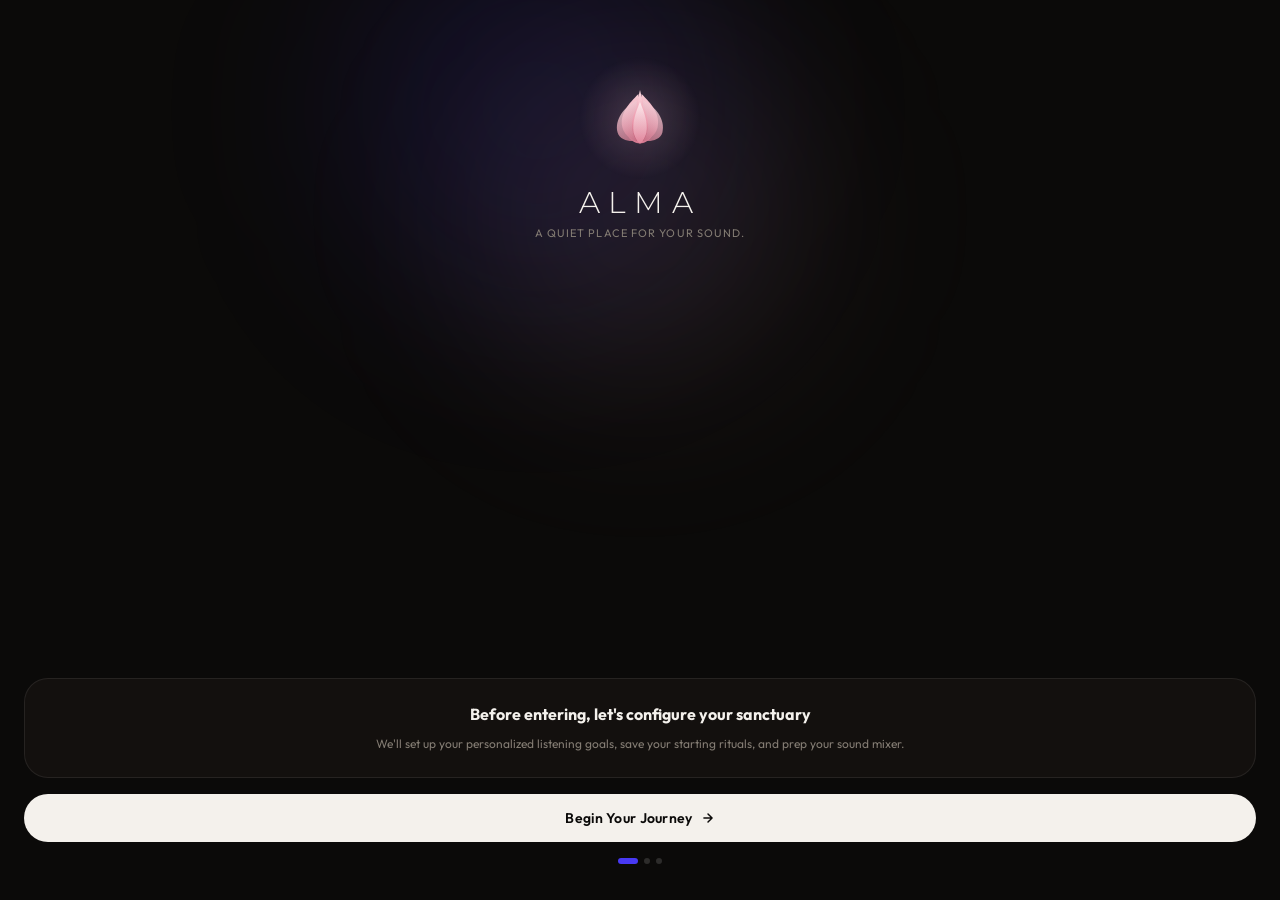
==== alma-locket/onboarding.html @ ccb3ad6e "Add onboarding/signin and profile UI updates Introduce onboarding.html and signin.html and wire a re" ====
<!DOCTYPE html>
<html lang="en">
<head>
<meta charset="UTF-8" />
<meta name="viewport" content="width=device-width, initial-scale=1.0" />
<title>ALMA — Welcome</title>
<link rel="preconnect" href="https://fonts.googleapis.com">
<link href="https://fonts.googleapis.com/css2?family=Outfit:wght@300;400;500;600;700&family=Montserrat:wght@300;400;500&display=swap" rel="stylesheet">
<style>
:root {
  --accent: #4839F4;
  --accent-press: #6350F5;
  --font: 'Outfit', -apple-system, system-ui, sans-serif;
  --font-logo: 'Montserrat', sans-serif;
  --ease: cubic-bezier(0.4, 0.0, 0.1, 1);
  --ease-spring: cubic-bezier(0.34, 1.3, 0.64, 1);
  --bg: #0B0A09;
  --text: #F4F1EC;
  --text-2: #ACA59D;
  --text-3: #837C73;
  --hairline: rgba(255,255,255,0.08);
  --hairline-strong: rgba(255,255,255,0.14);
  --surface: rgba(22, 18, 16, 0.72);
  --surface-2: rgba(255,255,255,0.045);
  --lotus: #F3BCC8;
}

* { box-sizing: border-box; margin: 0; padding: 0; }

html, body {
  height: 100%;
  width: 100%;
}

body {
  font-family: var(--font);
  background: #0B0A09;
  color: var(--text);
  display: flex;
  flex-direction: column;
  min-height: 100svh;
  -webkit-font-smoothing: antialiased;
  overflow: hidden;
  position: relative;
}

/* ── Ambient glows ── */
.aura {
  position: fixed;
  inset: 0;
  pointer-events: none;
  z-index: 0;
  overflow: hidden;
}
.aura-blob {
  position: absolute;
  border-radius: 50%;
  filter: blur(90px);
  will-change: transform, opacity;
  transition: background 800ms var(--ease), opacity 800ms var(--ease);
}
.aura-blob-1 {
  width: 340px; height: 340px;
  background: rgba(243, 188, 200, 0.09);
  top: 5%; left: 50%;
  transform: translateX(-50%);
  animation: glowDrift1 14s infinite ease-in-out;
}
.aura-blob-2 {
  width: 400px; height: 400px;
  background: rgba(72, 57, 244, 0.12);
  top: -10%; left: 42%;
  transform: translateX(-50%);
  animation: glowDrift2 18s infinite ease-in-out;
}
@keyframes glowDrift1 {
  0%,100% { transform: translateX(-50%) scale(1); opacity:.35; }
  40%      { transform: translateX(-50%) scale(1.1) translate(16px,-22px); opacity:.45; }
  70%      { transform: translateX(-50%) scale(.93) translate(-10px,16px); opacity:.25; }
}
@keyframes glowDrift2 {
  0%,100% { transform: translateX(-50%) scale(1.05); opacity:.22; }
  50%      { transform: translateX(-50%) scale(.9) translate(-24px,10px); opacity:.32; }
}

/* ── Screen ── */
.screen {
  position: relative;
  z-index: 1;
  display: flex;
  flex-direction: column;
  flex: 1;
  padding: 60px 24px 36px;
  overflow: hidden;
}

/* ── Step views ── */
.step {
  display: none;
  flex-direction: column;
  flex: 1;
  animation: stepIn 380ms var(--ease-spring) both;
}
.step.active { display: flex; }

@keyframes stepIn {
  from { opacity: 0; transform: translateX(24px); }
  to   { opacity: 1; transform: translateX(0); }
}

/* ─── STEP 1 ─── */
.s1-brand {
  display: flex;
  flex-direction: column;
  align-items: center;
  text-align: center;
  flex: 1;
  justify-content: flex-start;
  gap: 0;
  padding-top: 8px;
}

.lotus-wrap {
  position: relative;
  width: 100px; height: 100px;
  display: flex; align-items: center; justify-content: center;
  margin-bottom: 20px;
}
.lotus-glow {
  position: absolute;
  inset: -12px;
  border-radius: 50%;
  background: radial-gradient(circle, rgba(243,188,200,0.18) 0%, transparent 70%);
  animation: lotusPulse 3.5s ease-in-out infinite;
}
@keyframes lotusPulse {
  0%,100% { opacity:.7; transform:scale(1); }
  50%      { opacity:1; transform:scale(1.12); }
}

.brand-name {
  font-family: var(--font-logo);
  font-weight: 300;
  font-size: 30px;
  letter-spacing: 0.28em;
  text-transform: uppercase;
  color: var(--text);
  line-height: 1;
  margin-bottom: 8px;
}
.brand-sub {
  font-size: 11px;
  font-weight: 400;
  color: var(--text-3);
  letter-spacing: 0.1em;
  text-transform: uppercase;
}

.s1-bottom {
  margin-top: auto;
  width: 100%;
  display: flex;
  flex-direction: column;
  gap: 0;
}

.s1-card {
  background: rgba(22, 18, 16, 0.85);
  border: 1px solid var(--hairline);
  border-radius: 24px;
  padding: 24px 20px;
  text-align: center;
  margin-bottom: 16px;
}
.s1-card h3 {
  font-size: 16px;
  font-weight: 700;
  color: var(--text);
  margin-bottom: 8px;
  line-height: 1.4;
}
.s1-card p {
  font-size: 12px;
  color: var(--text-3);
  line-height: 1.6;
}

/* ─── STEP 2 ─── */
.step-label {
  font-size: 10px;
  font-weight: 700;
  text-transform: uppercase;
  letter-spacing: 0.12em;
  color: var(--lotus);
  text-align: center;
  margin-bottom: 6px;
}
.step-title {
  font-size: 20px;
  font-weight: 700;
  color: var(--text);
  text-align: center;
  margin-bottom: 4px;
}
.step-sub {
  font-size: 12px;
  color: var(--text-3);
  text-align: center;
  margin-bottom: 20px;
  line-height: 1.5;
}

.intention-list {
  display: flex;
  flex-direction: column;
  gap: 10px;
  flex: 1;
  overflow-y: auto;
  margin-bottom: 16px;
  padding-right: 2px;
}
.intention-list::-webkit-scrollbar { display: none; }

.intention-item {
  display: flex;
  align-items: center;
  justify-content: space-between;
  padding: 14px 16px;
  border-radius: 18px;
  border: 1px solid var(--hairline);
  background: rgba(255,255,255,0.025);
  cursor: pointer;
  transition: border-color 200ms var(--ease), background 200ms var(--ease);
  -webkit-tap-highlight-color: transparent;
}
.intention-item.selected {
  border-color: var(--accent);
  background: rgba(72, 57, 244, 0.06);
}
.intention-item-left {
  display: flex;
  align-items: center;
  gap: 12px;
}
.intention-icon {
  width: 36px; height: 36px;
  border-radius: 12px;
  display: flex; align-items: center; justify-content: center;
  flex-shrink: 0;
  font-size: 16px;
}
.intention-icon.purple { background: rgba(72,57,244,0.12); }
.intention-icon.pink   { background: rgba(243,188,200,0.12); }
.intention-icon.green  { background: rgba(52,211,153,0.12); }
.intention-icon.violet { background: rgba(167,139,250,0.12); }

.intention-text h4 {
  font-size: 13px;
  font-weight: 600;
  color: var(--text);
  margin-bottom: 2px;
}
.intention-text p {
  font-size: 11px;
  color: var(--text-3);
}

.check-circle {
  width: 20px; height: 20px;
  border-radius: 50%;
  border: 1.5px solid var(--hairline-strong);
  display: flex; align-items: center; justify-content: center;
  flex-shrink: 0;
  transition: background 200ms var(--ease), border-color 200ms var(--ease);
}
.check-circle.checked {
  background: var(--accent);
  border-color: var(--accent);
}
.check-circle svg { display: none; }
.check-circle.checked svg { display: block; }

/* ─── STEP 3 ─── */
.goal-list {
  display: flex;
  flex-direction: column;
  gap: 10px;
  margin-bottom: 16px;
}
.goal-item {
  display: flex;
  align-items: center;
  justify-content: space-between;
  padding: 16px 18px;
  border-radius: 18px;
  border: 1px solid var(--hairline);
  background: rgba(255,255,255,0.025);
  cursor: pointer;
  transition: border-color 200ms var(--ease), background 200ms var(--ease);
  -webkit-tap-highlight-color: transparent;
}
.goal-item.selected {
  border-color: var(--accent);
  background: rgba(72, 57, 244, 0.06);
}
.goal-item h4 {
  font-size: 13px;
  font-weight: 600;
  color: var(--text);
  margin-bottom: 2px;
}
.goal-item p {
  font-size: 11px;
  color: var(--text-3);
}
.goal-badge {
  font-size: 11px;
  font-weight: 600;
  color: var(--text-3);
  transition: color 200ms;
}
.goal-item.selected .goal-badge { color: var(--accent); }

.weekly-card {
  background: rgba(255,255,255,0.03);
  border: 1px solid var(--hairline);
  border-radius: 16px;
  padding: 14px 16px;
  margin-bottom: 0;
}
.weekly-card-top {
  display: flex;
  justify-content: space-between;
  align-items: center;
  margin-bottom: 10px;
}
.weekly-label {
  font-size: 10px;
  font-weight: 700;
  text-transform: uppercase;
  letter-spacing: 0.08em;
  color: var(--text-3);
}
.weekly-value {
  font-size: 12px;
  font-weight: 700;
  color: var(--lotus);
  transition: all 300ms;
}
.progress-track {
  width: 100%;
  height: 5px;
  background: rgba(255,255,255,0.06);
  border-radius: 100px;
  overflow: hidden;
}
.progress-fill {
  height: 100%;
  background: var(--accent);
  border-radius: 100px;
  transition: width 500ms var(--ease-spring);
  width: 60%;
}

/* ── Shared CTA button ── */
.btn-primary {
  width: 100%;
  padding: 15px 20px;
  border-radius: 100px;
  border: none;
  cursor: pointer;
  font-family: var(--font);
  font-size: 14px;
  font-weight: 600;
  letter-spacing: 0.02em;
  display: flex;
  align-items: center;
  justify-content: center;
  gap: 8px;
  transition: background 180ms var(--ease), transform 120ms var(--ease);
  -webkit-tap-highlight-color: transparent;
  flex-shrink: 0;
}
.btn-primary:active { transform: scale(0.97); }
.btn-primary.dark {
  background: var(--text);
  color: #0B0A09;
}
.btn-primary.dark:hover { background: #fff; }
.btn-primary.accent {
  background: var(--accent);
  color: #fff;
  box-shadow: 0 0 24px rgba(72,57,244,0.35);
}
.btn-primary.accent:hover {
  background: var(--accent-press);
  box-shadow: 0 0 36px rgba(72,57,244,0.5);
}

/* ── Progress dots ── */
.dots {
  display: flex;
  align-items: center;
  justify-content: center;
  gap: 6px;
  padding: 16px 0 0;
  flex-shrink: 0;
}
.dot {
  height: 6px;
  border-radius: 100px;
  background: var(--hairline-strong);
  transition: width 300ms var(--ease-spring), background 300ms var(--ease);
}
.dot.active {
  width: 20px;
  background: var(--accent);
}
.dot:not(.active) { width: 6px; }
</style>
</head>
<body>

  <div class="aura">
    <div class="aura-blob aura-blob-1" id="blob1"></div>
    <div class="aura-blob aura-blob-2" id="blob2"></div>
  </div>

  <div class="screen">

    <!-- ── STEP 1: Welcome ── -->
    <div class="step active" id="step-1">
      <!-- Brand: top-aligned -->
      <div class="s1-brand">
        <div class="lotus-wrap">
          <div class="lotus-glow"></div>
          <svg width="80" height="80" viewBox="0 0 100 100" fill="none">
            <path d="M50 15C53 32 63 42 66 58C69 74 61 80 50 82C39 80 31 74 34 58C37 42 47 32 50 15Z" fill="url(#ob-g-back)" />
            <path d="M48 20C36 32 24 45 28 62C31 74 42 78 48 79C42 70 41 55 48 38V20Z" fill="url(#ob-g-left)" />
            <path d="M52 20C64 32 76 45 72 62C69 74 58 78 52 79C58 70 59 55 52 38V20Z" fill="url(#ob-g-right)" />
            <path d="M50 30C45 42 40 55 42 68C44 76 48 81 50 82C52 81 56 76 58 68C60 55 55 42 50 30Z" fill="url(#ob-g-front)" />
            <path d="M46 28C30 36 18 52 22 68C25 78 38 80 46 78C38 68 38 52 46 36V28Z" fill="url(#ob-g-far-left)" opacity="0.82"/>
            <path d="M54 28C70 36 82 52 78 68C75 78 62 80 54 78C62 68 62 52 54 36V28Z" fill="url(#ob-g-far-right)" opacity="0.82"/>
            <defs>
              <linearGradient id="ob-g-back" x1="50" y1="15" x2="50" y2="82" gradientUnits="userSpaceOnUse">
                <stop offset="0%" stop-color="#FCDCE2"/><stop offset="50%" stop-color="#F2A5B8"/><stop offset="100%" stop-color="#D16E87"/>
              </linearGradient>
              <linearGradient id="ob-g-left" x1="24" y1="20" x2="48" y2="79" gradientUnits="userSpaceOnUse">
                <stop offset="0%" stop-color="#FCE1E6"/><stop offset="60%" stop-color="#EB92A7"/><stop offset="100%" stop-color="#AE425C"/>
              </linearGradient>
              <linearGradient id="ob-g-right" x1="76" y1="20" x2="52" y2="79" gradientUnits="userSpaceOnUse">
                <stop offset="0%" stop-color="#FCE1E6"/><stop offset="60%" stop-color="#EB92A7"/><stop offset="100%" stop-color="#AE425C"/>
              </linearGradient>
              <linearGradient id="ob-g-front" x1="50" y1="30" x2="50" y2="82" gradientUnits="userSpaceOnUse">
                <stop offset="0%" stop-color="#FFF2F4"/><stop offset="100%" stop-color="#DF7E96"/>
              </linearGradient>
              <linearGradient id="ob-g-far-left" x1="18" y1="28" x2="46" y2="80" gradientUnits="userSpaceOnUse">
                <stop offset="0%" stop-color="#FDE8ED"/><stop offset="100%" stop-color="#C46880"/>
              </linearGradient>
              <linearGradient id="ob-g-far-right" x1="82" y1="28" x2="54" y2="80" gradientUnits="userSpaceOnUse">
                <stop offset="0%" stop-color="#FDE8ED"/><stop offset="100%" stop-color="#C46880"/>
              </linearGradient>
            </defs>
          </svg>
        </div>
        <div class="brand-name">Alma</div>
        <div class="brand-sub">
          A quiet place for your sound.
        </div>
      </div>

      <!-- Card + button: bottom-aligned via margin-top:auto -->
      <div class="s1-bottom">
        <div class="s1-card">
          <h3>Before entering, let's configure your sanctuary</h3>
          <p>We'll set up your personalized listening goals, save your starting rituals, and prep your sound mixer.</p>
        </div>

        <button class="btn-primary dark" onclick="goTo(2)">
          Begin Your Journey
          <svg width="14" height="14" viewBox="0 0 24 24" fill="none" stroke="currentColor" stroke-width="2.5" stroke-linecap="round" stroke-linejoin="round"><path d="M5 12h14M12 5l7 7-7 7"/></svg>
        </button>

        <div class="dots">
          <div class="dot active" id="dot-1"></div>
          <div class="dot" id="dot-2"></div>
          <div class="dot" id="dot-3"></div>
        </div>
      </div>
    </div>

    <!-- ── STEP 2: Intentions ── -->
    <div class="step" id="step-2">
      <div class="step-label">1 of 2 · Core Intention</div>
      <div class="step-title">What brings you stillness?</div>
      <div class="step-sub">Choose your core needs. We'll populate your initial Mixer.</div>

      <div class="intention-list">

        <div class="intention-item selected" onclick="toggleIntention('focus', this)">
          <div class="intention-item-left">
            <div class="intention-icon purple">🧠</div>
            <div class="intention-text">
              <h4>Focus & Mental Clarity</h4>
              <p>Optimized with 40Hz binaural waves</p>
            </div>
          </div>
          <div class="check-circle checked" id="check-focus">
            <svg width="10" height="10" viewBox="0 0 12 12" fill="none"><path d="M2 6l3 3 5-5" stroke="white" stroke-width="1.8" stroke-linecap="round" stroke-linejoin="round"/></svg>
          </div>
        </div>

        <div class="intention-item" onclick="toggleIntention('sleep', this)">
          <div class="intention-item-left">
            <div class="intention-icon violet">🌙</div>
            <div class="intention-text">
              <h4>Deep Sleep Sanctuary</h4>
              <p>Includes Forest Night and rain layers</p>
            </div>
          </div>
          <div class="check-circle" id="check-sleep">
            <svg width="10" height="10" viewBox="0 0 12 12" fill="none"><path d="M2 6l3 3 5-5" stroke="white" stroke-width="1.8" stroke-linecap="round" stroke-linejoin="round"/></svg>
          </div>
        </div>

        <div class="intention-item" onclick="toggleIntention('stress', this)">
          <div class="intention-item-left">
            <div class="intention-icon pink">🌸</div>
            <div class="intention-text">
              <h4>Stress & Anxiety Relief</h4>
              <p>Anchored with custom OM Wave Chants</p>
            </div>
          </div>
          <div class="check-circle" id="check-stress">
            <svg width="10" height="10" viewBox="0 0 12 12" fill="none"><path d="M2 6l3 3 5-5" stroke="white" stroke-width="1.8" stroke-linecap="round" stroke-linejoin="round"/></svg>
          </div>
        </div>

        <div class="intention-item" onclick="toggleIntention('nature', this)">
          <div class="intention-item-left">
            <div class="intention-icon green">🌿</div>
            <div class="intention-text">
              <h4>Nature Immersion</h4>
              <p>Gentle Rain & Ocean Waves combinations</p>
            </div>
          </div>
          <div class="check-circle" id="check-nature">
            <svg width="10" height="10" viewBox="0 0 12 12" fill="none"><path d="M2 6l3 3 5-5" stroke="white" stroke-width="1.8" stroke-linecap="round" stroke-linejoin="round"/></svg>
          </div>
        </div>

      </div>

      <button class="btn-primary accent" onclick="goTo(3)">
        Next: Set Your Target
        <svg width="14" height="14" viewBox="0 0 24 24" fill="none" stroke="currentColor" stroke-width="2.5" stroke-linecap="round" stroke-linejoin="round"><path d="M5 12h14M12 5l7 7-7 7"/></svg>
      </button>

      <div class="dots">
        <div class="dot" id="dot-1"></div>
        <div class="dot active" id="dot-2"></div>
        <div class="dot" id="dot-3"></div>
      </div>
    </div>

    <!-- ── STEP 3: Goals ── -->
    <div class="step" id="step-3">
      <div class="step-label">2 of 2 · Daily Commitment</div>
      <div class="step-title">Set your daily target</div>
      <div class="step-sub">Your goal shapes the rituals we prepare for you.</div>

      <div class="goal-list">
        <div class="goal-item" onclick="selectGoal('5', '35m / week', '25%', this)">
          <div>
            <h4>5 Minutes / Day</h4>
            <p>Quick, mindful reset pauses</p>
          </div>
          <span class="goal-badge">Gentle</span>
        </div>
        <div class="goal-item selected" id="goal-15" onclick="selectGoal('15', '1h 45m / week', '60%', this)">
          <div>
            <h4>15 Minutes / Day</h4>
            <p>Highly recommended · Standard sanctuary time</p>
          </div>
          <span class="goal-badge">Ideal</span>
        </div>
        <div class="goal-item" onclick="selectGoal('30', '3h 30m / week', '100%', this)">
          <div>
            <h4>30 Minutes / Day</h4>
            <p>Deep immersive focus or meditation</p>
          </div>
          <span class="goal-badge">Immersion</span>
        </div>
      </div>

      <div class="weekly-card">
        <div class="weekly-card-top">
          <span class="weekly-label">Weekly Projection</span>
          <span class="weekly-value" id="weekly-val">1h 45m / week</span>
        </div>
        <div class="progress-track">
          <div class="progress-fill" id="progress-fill"></div>
        </div>
      </div>

      <button class="btn-primary accent" style="margin-top:auto" onclick="window.location.href='signin.html'">
        Enter Your Sanctuary
        <svg width="14" height="14" viewBox="0 0 24 24" fill="none" stroke="currentColor" stroke-width="2.5" stroke-linecap="round" stroke-linejoin="round"><path d="M5 12h14M12 5l7 7-7 7"/></svg>
      </button>

      <div class="dots">
        <div class="dot" id="dot-1"></div>
        <div class="dot" id="dot-2"></div>
        <div class="dot active" id="dot-3"></div>
      </div>
    </div>

  </div>

<script>
  const intentions = new Set(['focus']);

  function goTo(n) {
    document.querySelectorAll('.step').forEach(s => s.classList.remove('active'));
    document.getElementById(`step-${n}`).classList.add('active');
  }

  function toggleIntention(key, el) {
    const circle = document.getElementById(`check-${key}`);
    if (intentions.has(key)) {
      if (intentions.size === 1) return;
      intentions.delete(key);
      el.classList.remove('selected');
      circle.classList.remove('checked');
    } else {
      intentions.add(key);
      el.classList.add('selected');
      circle.classList.add('checked');
    }
  }

  function selectGoal(min, weekly, pct, el) {
    document.querySelectorAll('.goal-item').forEach(g => g.classList.remove('selected'));
    el.classList.add('selected');
    document.getElementById('weekly-val').textContent = weekly;
    document.getElementById('progress-fill').style.width = pct;
  }
</script>
</body>
</html>
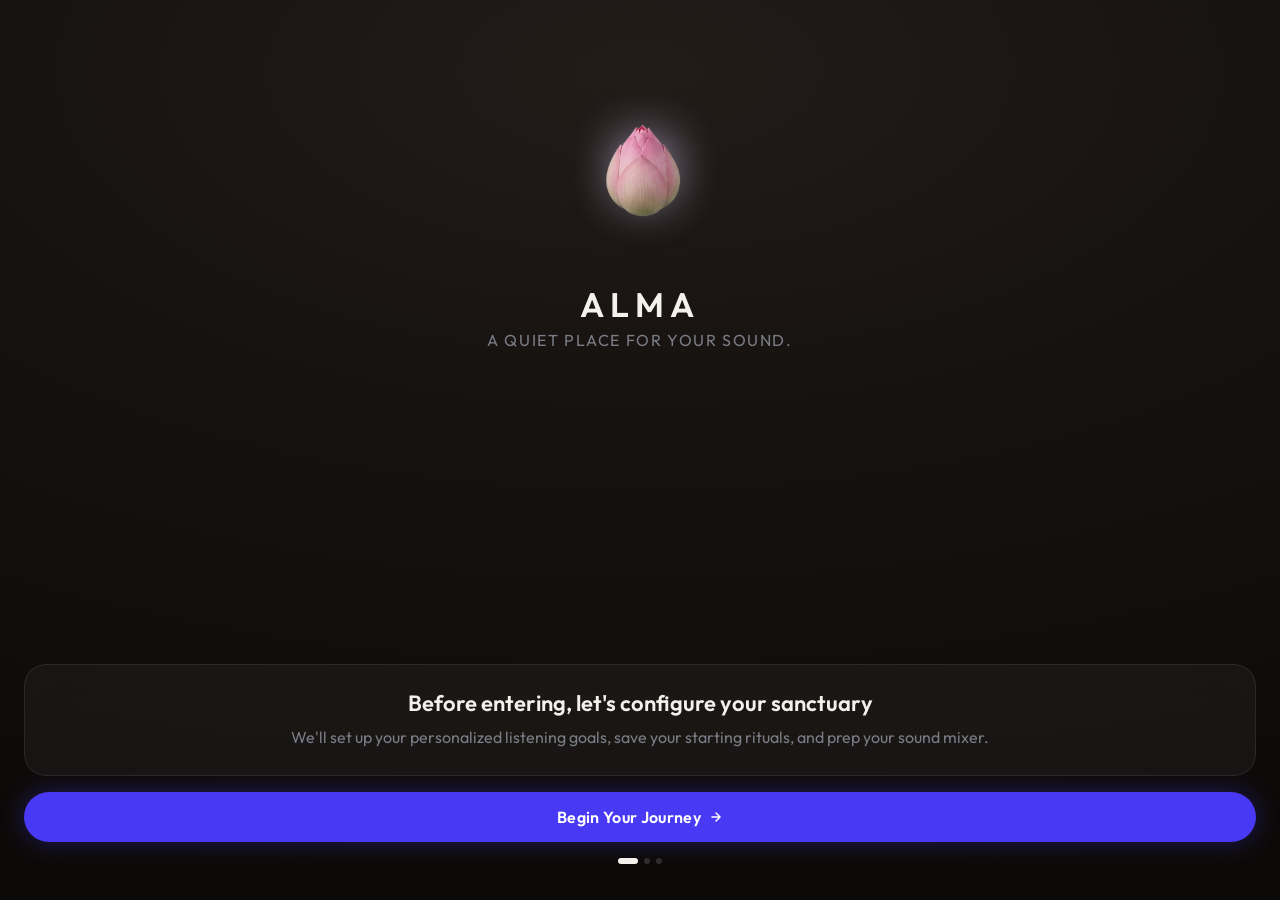
==== commit 017b5b7f: "Polish off design Text styles, 4px grid, finished user account, onboarding." ====
--- a/alma-locket/onboarding.html
+++ b/alma-locket/onboarding.html
@@ -5,82 +5,37 @@
 <meta name="viewport" content="width=device-width, initial-scale=1.0" />
 <title>ALMA — Welcome</title>
 <link rel="preconnect" href="https://fonts.googleapis.com">
-<link href="https://fonts.googleapis.com/css2?family=Outfit:wght@300;400;500;600;700&family=Montserrat:wght@300;400;500&display=swap" rel="stylesheet">
+<link href="https://fonts.googleapis.com/css2?family=Outfit:wght@300;400;500;600;700&display=swap" rel="stylesheet">
 <style>
 :root {
   --accent: #4839F4;
-  --accent-press: #6350F5;
+  --accent-press: #7C4DF0;
   --font: 'Outfit', -apple-system, system-ui, sans-serif;
-  --font-logo: 'Montserrat', sans-serif;
   --ease: cubic-bezier(0.4, 0.0, 0.1, 1);
   --ease-spring: cubic-bezier(0.34, 1.3, 0.64, 1);
-  --bg: #0B0A09;
+  --bg: #0E0B09;
+  --bg-grad: radial-gradient(130% 90% at 50% 8%, #221C19 0%, #161210 42%, #0C0A08 100%);
   --text: #F4F1EC;
-  --text-2: #ACA59D;
-  --text-3: #837C73;
-  --hairline: rgba(255,255,255,0.08);
+  --text-2: #A8AAAF;
+  --text-3: #7A7D85;
+  --hairline: rgba(255,255,255,0.085);
   --hairline-strong: rgba(255,255,255,0.14);
-  --surface: rgba(22, 18, 16, 0.72);
-  --surface-2: rgba(255,255,255,0.045);
-  --lotus: #F3BCC8;
+  --surface: rgba(255,255,255,0.045);
+  --surface-2: rgba(255,255,255,0.07);
 }
 
 * { box-sizing: border-box; margin: 0; padding: 0; }
-
-html, body {
-  height: 100%;
-  width: 100%;
-}
+html, body { height: 100%; width: 100%; }
 
 body {
   font-family: var(--font);
-  background: #0B0A09;
+  background: var(--bg-grad);
   color: var(--text);
   display: flex;
   flex-direction: column;
   min-height: 100svh;
   -webkit-font-smoothing: antialiased;
   overflow: hidden;
-  position: relative;
-}
-
-/* ── Ambient glows ── */
-.aura {
-  position: fixed;
-  inset: 0;
-  pointer-events: none;
-  z-index: 0;
-  overflow: hidden;
-}
-.aura-blob {
-  position: absolute;
-  border-radius: 50%;
-  filter: blur(90px);
-  will-change: transform, opacity;
-  transition: background 800ms var(--ease), opacity 800ms var(--ease);
-}
-.aura-blob-1 {
-  width: 340px; height: 340px;
-  background: rgba(243, 188, 200, 0.09);
-  top: 5%; left: 50%;
-  transform: translateX(-50%);
-  animation: glowDrift1 14s infinite ease-in-out;
-}
-.aura-blob-2 {
-  width: 400px; height: 400px;
-  background: rgba(72, 57, 244, 0.12);
-  top: -10%; left: 42%;
-  transform: translateX(-50%);
-  animation: glowDrift2 18s infinite ease-in-out;
-}
-@keyframes glowDrift1 {
-  0%,100% { transform: translateX(-50%) scale(1); opacity:.35; }
-  40%      { transform: translateX(-50%) scale(1.1) translate(16px,-22px); opacity:.45; }
-  70%      { transform: translateX(-50%) scale(.93) translate(-10px,16px); opacity:.25; }
-}
-@keyframes glowDrift2 {
-  0%,100% { transform: translateX(-50%) scale(1.05); opacity:.22; }
-  50%      { transform: translateX(-50%) scale(.9) translate(-24px,10px); opacity:.32; }
 }
 
 /* ── Screen ── */
@@ -103,6 +58,19 @@
 }
 .step.active { display: flex; }
 
+.back-btn {
+  width: 40px; height: 40px;
+  border-radius: 50%;
+  border: 1px solid var(--hairline);
+  background: var(--surface);
+  color: var(--text-2);
+  display: flex; align-items: center; justify-content: center;
+  cursor: pointer;
+  flex-shrink: 0;
+  align-self: flex-start;
+  margin-bottom: 8px;
+}
+
 @keyframes stepIn {
   from { opacity: 0; transform: translateX(24px); }
   to   { opacity: 1; transform: translateX(0); }
@@ -116,40 +84,27 @@
   text-align: center;
   flex: 1;
   justify-content: flex-start;
-  gap: 0;
   padding-top: 8px;
 }
 
-.lotus-wrap {
-  position: relative;
-  width: 100px; height: 100px;
-  display: flex; align-items: center; justify-content: center;
+.lotus-hero {
+  width: 180px;
+  height: 200px;
+  object-fit: contain;
   margin-bottom: 20px;
 }
-.lotus-glow {
-  position: absolute;
-  inset: -12px;
-  border-radius: 50%;
-  background: radial-gradient(circle, rgba(243,188,200,0.18) 0%, transparent 70%);
-  animation: lotusPulse 3.5s ease-in-out infinite;
-}
-@keyframes lotusPulse {
-  0%,100% { opacity:.7; transform:scale(1); }
-  50%      { opacity:1; transform:scale(1.12); }
-}
 
 .brand-name {
-  font-family: var(--font-logo);
-  font-weight: 300;
-  font-size: 30px;
-  letter-spacing: 0.28em;
+  font-weight: 600;
+  font-size: 34px;
+  letter-spacing: 6px;
   text-transform: uppercase;
   color: var(--text);
   line-height: 1;
   margin-bottom: 8px;
 }
 .brand-sub {
-  font-size: 11px;
+  font-size: 16px;
   font-weight: 400;
   color: var(--text-3);
   letter-spacing: 0.1em;
@@ -161,55 +116,66 @@
   width: 100%;
   display: flex;
   flex-direction: column;
-  gap: 0;
 }
 
 .s1-card {
-  background: rgba(22, 18, 16, 0.85);
+  background: var(--surface);
+  backdrop-filter: blur(16px);
+  -webkit-backdrop-filter: blur(16px);
   border: 1px solid var(--hairline);
-  border-radius: 24px;
+  border-radius: 22px;
   padding: 24px 20px;
   text-align: center;
   margin-bottom: 16px;
 }
 .s1-card h3 {
-  font-size: 16px;
-  font-weight: 700;
+  font-size: 22px;
+  font-weight: 600;
   color: var(--text);
   margin-bottom: 8px;
-  line-height: 1.4;
+  line-height: 1.3;
 }
 .s1-card p {
-  font-size: 12px;
+  font-size: 16px;
   color: var(--text-3);
   line-height: 1.6;
 }
 
-/* ─── STEP 2 ─── */
+/* ─── STEP 2 & 3 header ─── */
+.step-lotus {
+  width: 120px;
+  height: 136px;
+  object-fit: contain;
+  display: block;
+  margin: 0 auto 12px;
+}
+
 .step-label {
-  font-size: 10px;
-  font-weight: 700;
+  font-size: 16px;
+  font-weight: 600;
   text-transform: uppercase;
-  letter-spacing: 0.12em;
-  color: var(--lotus);
+  letter-spacing: 0.1em;
+  color: var(--text-3);
   text-align: center;
   margin-bottom: 6px;
 }
 .step-title {
-  font-size: 20px;
-  font-weight: 700;
+  font-size: 28px;
+  font-weight: 600;
   color: var(--text);
   text-align: center;
+  letter-spacing: -0.3px;
   margin-bottom: 4px;
 }
 .step-sub {
-  font-size: 12px;
+  font-size: 16px;
   color: var(--text-3);
   text-align: center;
   margin-bottom: 20px;
   line-height: 1.5;
 }
 
+/* ─── Intention list ─── */
 .intention-list {
   display: flex;
   flex-direction: column;
@@ -217,7 +183,6 @@
   flex: 1;
   overflow-y: auto;
   margin-bottom: 16px;
-  padding-right: 2px;
 }
 .intention-list::-webkit-scrollbar { display: none; }
 
@@ -234,8 +199,8 @@
   -webkit-tap-highlight-color: transparent;
 }
 .intention-item.selected {
-  border-color: var(--accent);
-  background: rgba(72, 57, 244, 0.06);
+  border-color: var(--hairline-strong);
+  background: rgba(255,255,255,0.06);
 }
 .intention-item-left {
   display: flex;
@@ -243,126 +208,105 @@
   gap: 12px;
 }
 .intention-icon {
-  width: 36px; height: 36px;
+  width: 36px;
+  height: 36px;
   border-radius: 12px;
-  display: flex; align-items: center; justify-content: center;
+  background: rgba(255,255,255,0.06);
+  display: flex;
+  align-items: center;
+  justify-content: center;
   flex-shrink: 0;
-  font-size: 16px;
-}
-.intention-icon.purple { background: rgba(72,57,244,0.12); }
-.intention-icon.pink   { background: rgba(243,188,200,0.12); }
-.intention-icon.green  { background: rgba(52,211,153,0.12); }
-.intention-icon.violet { background: rgba(167,139,250,0.12); }
-
+  color: var(--text-3);
+}
 .intention-text h4 {
-  font-size: 13px;
+  font-size: 16px;
   font-weight: 600;
   color: var(--text);
   margin-bottom: 2px;
 }
 .intention-text p {
-  font-size: 11px;
+  font-size: 16px;
   color: var(--text-3);
 }
 
 .check-circle {
-  width: 20px; height: 20px;
+  width: 20px;
+  height: 20px;
   border-radius: 50%;
   border: 1.5px solid var(--hairline-strong);
-  display: flex; align-items: center; justify-content: center;
+  display: flex;
+  align-items: center;
+  justify-content: center;
   flex-shrink: 0;
   transition: background 200ms var(--ease), border-color 200ms var(--ease);
 }
-.check-circle.checked {
-  background: var(--accent);
-  border-color: var(--accent);
-}
+.check-circle.checked { background: var(--text); border-color: var(--text); }
 .check-circle svg { display: none; }
 .check-circle.checked svg { display: block; }
 
-/* ─── STEP 3 ─── */
-.goal-list {
-  display: flex;
-  flex-direction: column;
-  gap: 10px;
+/* ─── Goal list ─── */
+.goal-picker {
+  display: flex;
+  flex-direction: column;
+  gap: 8px;
+  margin-bottom: 12px;
+}
+.goal-row {
+  display: flex;
+  gap: 8px;
+}
+.goal-chip {
+  flex: 1;
+  padding: 11px 0;
+  border-radius: 14px;
+  background: var(--surface-2);
+  border: 1px solid var(--hairline);
+  color: var(--text-2);
+  font-family: var(--font);
+  font-size: 16px;
+  font-weight: 600;
+  cursor: pointer;
+  transition: background 180ms var(--ease), color 180ms var(--ease), border-color 180ms var(--ease);
+  -webkit-tap-highlight-color: transparent;
+}
+.goal-chip.secondary {
+  color: var(--text-3);
+  font-size: 13px;
+}
+.goal-chip.active {
+  background: var(--text);
+  color: #0B0A09;
+  border-color: transparent;
+}
+.custom-input-wrap {
+  flex: 1;
+  display: none;
+  align-items: center;
+  justify-content: center;
+  border-radius: 14px;
+  background: var(--text);
+  padding: 6px 8px;
+}
+.custom-input-wrap input {
+  width: 100%;
+  background: transparent;
+  border: none;
+  outline: none;
+  color: #0B0A09;
+  font-family: var(--font);
+  font-size: 16px;
+  font-weight: 600;
+  text-align: center;
+}
+.per-week {
+  font-size: 16px;
+  color: var(--text-3);
+  text-align: center;
+  min-height: 20px;
   margin-bottom: 16px;
 }
-.goal-item {
-  display: flex;
-  align-items: center;
-  justify-content: space-between;
-  padding: 16px 18px;
-  border-radius: 18px;
-  border: 1px solid var(--hairline);
-  background: rgba(255,255,255,0.025);
-  cursor: pointer;
-  transition: border-color 200ms var(--ease), background 200ms var(--ease);
-  -webkit-tap-highlight-color: transparent;
-}
-.goal-item.selected {
-  border-color: var(--accent);
-  background: rgba(72, 57, 244, 0.06);
-}
-.goal-item h4 {
-  font-size: 13px;
-  font-weight: 600;
-  color: var(--text);
-  margin-bottom: 2px;
-}
-.goal-item p {
-  font-size: 11px;
-  color: var(--text-3);
-}
-.goal-badge {
-  font-size: 11px;
-  font-weight: 600;
-  color: var(--text-3);
-  transition: color 200ms;
-}
-.goal-item.selected .goal-badge { color: var(--accent); }
-
-.weekly-card {
-  background: rgba(255,255,255,0.03);
-  border: 1px solid var(--hairline);
-  border-radius: 16px;
-  padding: 14px 16px;
-  margin-bottom: 0;
-}
-.weekly-card-top {
-  display: flex;
-  justify-content: space-between;
-  align-items: center;
-  margin-bottom: 10px;
-}
-.weekly-label {
-  font-size: 10px;
-  font-weight: 700;
-  text-transform: uppercase;
-  letter-spacing: 0.08em;
-  color: var(--text-3);
-}
-.weekly-value {
-  font-size: 12px;
-  font-weight: 700;
-  color: var(--lotus);
-  transition: all 300ms;
-}
-.progress-track {
-  width: 100%;
-  height: 5px;
-  background: rgba(255,255,255,0.06);
-  border-radius: 100px;
-  overflow: hidden;
-}
-.progress-fill {
-  height: 100%;
-  background: var(--accent);
-  border-radius: 100px;
-  transition: width 500ms var(--ease-spring);
-  width: 60%;
-}
-
-/* ── Shared CTA button ── */
+
+/* ── CTA button ── */
 .btn-primary {
   width: 100%;
   padding: 15px 20px;
@@ -370,32 +314,21 @@
   border: none;
   cursor: pointer;
   font-family: var(--font);
-  font-size: 14px;
+  font-size: 16px;
   font-weight: 600;
   letter-spacing: 0.02em;
   display: flex;
   align-items: center;
   justify-content: center;
   gap: 8px;
-  transition: background 180ms var(--ease), transform 120ms var(--ease);
-  -webkit-tap-highlight-color: transparent;
-  flex-shrink: 0;
-}
-.btn-primary:active { transform: scale(0.97); }
-.btn-primary.dark {
-  background: var(--text);
-  color: #0B0A09;
-}
-.btn-primary.dark:hover { background: #fff; }
-.btn-primary.accent {
   background: var(--accent);
   color: #fff;
   box-shadow: 0 0 24px rgba(72,57,244,0.35);
-}
-.btn-primary.accent:hover {
-  background: var(--accent-press);
-  box-shadow: 0 0 36px rgba(72,57,244,0.5);
-}
+  transition: background 180ms var(--ease), box-shadow 180ms var(--ease), transform 120ms var(--ease);
+  -webkit-tap-highlight-color: transparent;
+  flex-shrink: 0;
+}
+.btn-primary:active { transform: scale(0.97); }
 
 /* ── Progress dots ── */
 .dots {
@@ -412,210 +345,169 @@
   background: var(--hairline-strong);
   transition: width 300ms var(--ease-spring), background 300ms var(--ease);
 }
-.dot.active {
-  width: 20px;
-  background: var(--accent);
-}
+.dot.active { width: 20px; background: var(--text); }
 .dot:not(.active) { width: 6px; }
 </style>
 </head>
 <body>
 
-  <div class="aura">
-    <div class="aura-blob aura-blob-1" id="blob1"></div>
-    <div class="aura-blob aura-blob-2" id="blob2"></div>
-  </div>
-
-  <div class="screen">
-
-    <!-- ── STEP 1: Welcome ── -->
-    <div class="step active" id="step-1">
-      <!-- Brand: top-aligned -->
-      <div class="s1-brand">
-        <div class="lotus-wrap">
-          <div class="lotus-glow"></div>
-          <svg width="80" height="80" viewBox="0 0 100 100" fill="none">
-            <path d="M50 15C53 32 63 42 66 58C69 74 61 80 50 82C39 80 31 74 34 58C37 42 47 32 50 15Z" fill="url(#ob-g-back)" />
-            <path d="M48 20C36 32 24 45 28 62C31 74 42 78 48 79C42 70 41 55 48 38V20Z" fill="url(#ob-g-left)" />
-            <path d="M52 20C64 32 76 45 72 62C69 74 58 78 52 79C58 70 59 55 52 38V20Z" fill="url(#ob-g-right)" />
-            <path d="M50 30C45 42 40 55 42 68C44 76 48 81 50 82C52 81 56 76 58 68C60 55 55 42 50 30Z" fill="url(#ob-g-front)" />
-            <path d="M46 28C30 36 18 52 22 68C25 78 38 80 46 78C38 68 38 52 46 36V28Z" fill="url(#ob-g-far-left)" opacity="0.82"/>
-            <path d="M54 28C70 36 82 52 78 68C75 78 62 80 54 78C62 68 62 52 54 36V28Z" fill="url(#ob-g-far-right)" opacity="0.82"/>
-            <defs>
-              <linearGradient id="ob-g-back" x1="50" y1="15" x2="50" y2="82" gradientUnits="userSpaceOnUse">
-                <stop offset="0%" stop-color="#FCDCE2"/><stop offset="50%" stop-color="#F2A5B8"/><stop offset="100%" stop-color="#D16E87"/>
-              </linearGradient>
-              <linearGradient id="ob-g-left" x1="24" y1="20" x2="48" y2="79" gradientUnits="userSpaceOnUse">
-                <stop offset="0%" stop-color="#FCE1E6"/><stop offset="60%" stop-color="#EB92A7"/><stop offset="100%" stop-color="#AE425C"/>
-              </linearGradient>
-              <linearGradient id="ob-g-right" x1="76" y1="20" x2="52" y2="79" gradientUnits="userSpaceOnUse">
-                <stop offset="0%" stop-color="#FCE1E6"/><stop offset="60%" stop-color="#EB92A7"/><stop offset="100%" stop-color="#AE425C"/>
-              </linearGradient>
-              <linearGradient id="ob-g-front" x1="50" y1="30" x2="50" y2="82" gradientUnits="userSpaceOnUse">
-                <stop offset="0%" stop-color="#FFF2F4"/><stop offset="100%" stop-color="#DF7E96"/>
-              </linearGradient>
-              <linearGradient id="ob-g-far-left" x1="18" y1="28" x2="46" y2="80" gradientUnits="userSpaceOnUse">
-                <stop offset="0%" stop-color="#FDE8ED"/><stop offset="100%" stop-color="#C46880"/>
-              </linearGradient>
-              <linearGradient id="ob-g-far-right" x1="82" y1="28" x2="54" y2="80" gradientUnits="userSpaceOnUse">
-                <stop offset="0%" stop-color="#FDE8ED"/><stop offset="100%" stop-color="#C46880"/>
-              </linearGradient>
-            </defs>
-          </svg>
-        </div>
-        <div class="brand-name">Alma</div>
-        <div class="brand-sub">
-          A quiet place for your sound.
-        </div>
-      </div>
-
-      <!-- Card + button: bottom-aligned via margin-top:auto -->
-      <div class="s1-bottom">
-        <div class="s1-card">
-          <h3>Before entering, let's configure your sanctuary</h3>
-          <p>We'll set up your personalized listening goals, save your starting rituals, and prep your sound mixer.</p>
-        </div>
-
-        <button class="btn-primary dark" onclick="goTo(2)">
-          Begin Your Journey
-          <svg width="14" height="14" viewBox="0 0 24 24" fill="none" stroke="currentColor" stroke-width="2.5" stroke-linecap="round" stroke-linejoin="round"><path d="M5 12h14M12 5l7 7-7 7"/></svg>
-        </button>
-
-        <div class="dots">
-          <div class="dot active" id="dot-1"></div>
-          <div class="dot" id="dot-2"></div>
-          <div class="dot" id="dot-3"></div>
-        </div>
-      </div>
+<div class="screen">
+
+  <!-- ── STEP 1: Welcome ── -->
+  <div class="step active" id="step-1">
+    <div class="s1-brand">
+      <img src="images/lotus/lotus1.webp" alt="Lotus" class="lotus-hero" />
+      <div class="brand-name">Alma</div>
+      <div class="brand-sub">A quiet place for your sound.</div>
     </div>
 
-    <!-- ── STEP 2: Intentions ── -->
-    <div class="step" id="step-2">
-      <div class="step-label">1 of 2 · Core Intention</div>
-      <div class="step-title">What brings you stillness?</div>
-      <div class="step-sub">Choose your core needs. We'll populate your initial Mixer.</div>
-
-      <div class="intention-list">
-
-        <div class="intention-item selected" onclick="toggleIntention('focus', this)">
-          <div class="intention-item-left">
-            <div class="intention-icon purple">🧠</div>
-            <div class="intention-text">
-              <h4>Focus & Mental Clarity</h4>
-              <p>Optimized with 40Hz binaural waves</p>
-            </div>
-          </div>
-          <div class="check-circle checked" id="check-focus">
-            <svg width="10" height="10" viewBox="0 0 12 12" fill="none"><path d="M2 6l3 3 5-5" stroke="white" stroke-width="1.8" stroke-linecap="round" stroke-linejoin="round"/></svg>
-          </div>
-        </div>
-
-        <div class="intention-item" onclick="toggleIntention('sleep', this)">
-          <div class="intention-item-left">
-            <div class="intention-icon violet">🌙</div>
-            <div class="intention-text">
-              <h4>Deep Sleep Sanctuary</h4>
-              <p>Includes Forest Night and rain layers</p>
-            </div>
-          </div>
-          <div class="check-circle" id="check-sleep">
-            <svg width="10" height="10" viewBox="0 0 12 12" fill="none"><path d="M2 6l3 3 5-5" stroke="white" stroke-width="1.8" stroke-linecap="round" stroke-linejoin="round"/></svg>
-          </div>
-        </div>
-
-        <div class="intention-item" onclick="toggleIntention('stress', this)">
-          <div class="intention-item-left">
-            <div class="intention-icon pink">🌸</div>
-            <div class="intention-text">
-              <h4>Stress & Anxiety Relief</h4>
-              <p>Anchored with custom OM Wave Chants</p>
-            </div>
-          </div>
-          <div class="check-circle" id="check-stress">
-            <svg width="10" height="10" viewBox="0 0 12 12" fill="none"><path d="M2 6l3 3 5-5" stroke="white" stroke-width="1.8" stroke-linecap="round" stroke-linejoin="round"/></svg>
-          </div>
-        </div>
-
-        <div class="intention-item" onclick="toggleIntention('nature', this)">
-          <div class="intention-item-left">
-            <div class="intention-icon green">🌿</div>
-            <div class="intention-text">
-              <h4>Nature Immersion</h4>
-              <p>Gentle Rain & Ocean Waves combinations</p>
-            </div>
-          </div>
-          <div class="check-circle" id="check-nature">
-            <svg width="10" height="10" viewBox="0 0 12 12" fill="none"><path d="M2 6l3 3 5-5" stroke="white" stroke-width="1.8" stroke-linecap="round" stroke-linejoin="round"/></svg>
-          </div>
-        </div>
-
-      </div>
-
-      <button class="btn-primary accent" onclick="goTo(3)">
-        Next: Set Your Target
+    <div class="s1-bottom">
+      <div class="s1-card">
+        <h3>Before entering, let's configure your sanctuary</h3>
+        <p>We'll set up your personalized listening goals, save your starting rituals, and prep your sound mixer.</p>
+      </div>
+      <button class="btn-primary" onclick="goTo(2)">
+        Begin Your Journey
         <svg width="14" height="14" viewBox="0 0 24 24" fill="none" stroke="currentColor" stroke-width="2.5" stroke-linecap="round" stroke-linejoin="round"><path d="M5 12h14M12 5l7 7-7 7"/></svg>
       </button>
-
       <div class="dots">
-        <div class="dot" id="dot-1"></div>
-        <div class="dot active" id="dot-2"></div>
-        <div class="dot" id="dot-3"></div>
+        <div class="dot active"></div>
+        <div class="dot"></div>
+        <div class="dot"></div>
       </div>
     </div>
-
-    <!-- ── STEP 3: Goals ── -->
-    <div class="step" id="step-3">
-      <div class="step-label">2 of 2 · Daily Commitment</div>
-      <div class="step-title">Set your daily target</div>
-      <div class="step-sub">Your goal shapes the rituals we prepare for you.</div>
-
-      <div class="goal-list">
-        <div class="goal-item" onclick="selectGoal('5', '35m / week', '25%', this)">
-          <div>
-            <h4>5 Minutes / Day</h4>
-            <p>Quick, mindful reset pauses</p>
-          </div>
-          <span class="goal-badge">Gentle</span>
-        </div>
-        <div class="goal-item selected" id="goal-15" onclick="selectGoal('15', '1h 45m / week', '60%', this)">
-          <div>
-            <h4>15 Minutes / Day</h4>
-            <p>Highly recommended · Standard sanctuary time</p>
-          </div>
-          <span class="goal-badge">Ideal</span>
-        </div>
-        <div class="goal-item" onclick="selectGoal('30', '3h 30m / week', '100%', this)">
-          <div>
-            <h4>30 Minutes / Day</h4>
-            <p>Deep immersive focus or meditation</p>
-          </div>
-          <span class="goal-badge">Immersion</span>
-        </div>
-      </div>
-
-      <div class="weekly-card">
-        <div class="weekly-card-top">
-          <span class="weekly-label">Weekly Projection</span>
-          <span class="weekly-value" id="weekly-val">1h 45m / week</span>
-        </div>
-        <div class="progress-track">
-          <div class="progress-fill" id="progress-fill"></div>
-        </div>
-      </div>
-
-      <button class="btn-primary accent" style="margin-top:auto" onclick="window.location.href='signin.html'">
-        Enter Your Sanctuary
-        <svg width="14" height="14" viewBox="0 0 24 24" fill="none" stroke="currentColor" stroke-width="2.5" stroke-linecap="round" stroke-linejoin="round"><path d="M5 12h14M12 5l7 7-7 7"/></svg>
-      </button>
-
-      <div class="dots">
-        <div class="dot" id="dot-1"></div>
-        <div class="dot" id="dot-2"></div>
-        <div class="dot active" id="dot-3"></div>
-      </div>
+  </div>
+
+  <!-- ── STEP 2: Intentions ── -->
+  <div class="step" id="step-2">
+    <button class="back-btn" onclick="goTo(1)" aria-label="Back">
+      <svg width="18" height="18" viewBox="0 0 24 24" fill="none" stroke="currentColor" stroke-width="2" stroke-linecap="round" stroke-linejoin="round"><path d="M15 18l-6-6 6-6"/></svg>
+    </button>
+    <img src="images/lotus/lotus3.webp" alt="Lotus" class="step-lotus" />
+    <div class="step-label">1 of 2 · Core Intention</div>
+    <div class="step-title">What brings you stillness?</div>
+    <div class="step-sub">Choose your core needs. We'll populate your initial Mixer.</div>
+
+    <div class="intention-list">
+
+      <div class="intention-item selected" onclick="toggleIntention('focus', this)">
+        <div class="intention-item-left">
+          <div class="intention-icon">
+            <svg width="18" height="18" viewBox="0 0 24 24" fill="none" stroke="currentColor" stroke-width="1.8" stroke-linecap="round" stroke-linejoin="round"><circle cx="12" cy="12" r="3"/><path d="M12 2v3M12 19v3M4.22 4.22l2.12 2.12M17.66 17.66l2.12 2.12M2 12h3M19 12h3M4.22 19.78l2.12-2.12M17.66 6.34l2.12-2.12"/></svg>
+          </div>
+          <div class="intention-text">
+            <h4>Focus &amp; Mental Clarity</h4>
+            <p>Optimized with 40Hz binaural waves</p>
+          </div>
+        </div>
+        <div class="check-circle checked" id="check-focus">
+          <svg width="10" height="10" viewBox="0 0 12 12" fill="none"><path d="M2 6l3 3 5-5" stroke="#0B0A09" stroke-width="1.8" stroke-linecap="round" stroke-linejoin="round"/></svg>
+        </div>
+      </div>
+
+      <div class="intention-item" onclick="toggleIntention('sleep', this)">
+        <div class="intention-item-left">
+          <div class="intention-icon">
+            <svg width="18" height="18" viewBox="0 0 24 24" fill="none" stroke="currentColor" stroke-width="1.8" stroke-linecap="round" stroke-linejoin="round"><path d="M21 12.79A9 9 0 1 1 11.21 3 7 7 0 0 0 21 12.79z"/></svg>
+          </div>
+          <div class="intention-text">
+            <h4>Deep Sleep Sanctuary</h4>
+            <p>Includes Forest Night and rain layers</p>
+          </div>
+        </div>
+        <div class="check-circle" id="check-sleep">
+          <svg width="10" height="10" viewBox="0 0 12 12" fill="none"><path d="M2 6l3 3 5-5" stroke="#0B0A09" stroke-width="1.8" stroke-linecap="round" stroke-linejoin="round"/></svg>
+        </div>
+      </div>
+
+      <div class="intention-item" onclick="toggleIntention('stress', this)">
+        <div class="intention-item-left">
+          <div class="intention-icon">
+            <svg width="18" height="18" viewBox="0 0 24 24" fill="none" stroke="currentColor" stroke-width="1.8" stroke-linecap="round" stroke-linejoin="round"><path d="M17.7 7.7a2.5 2.5 0 1 1 1.8 4.3H2"/><path d="M9.6 4.6A2 2 0 1 1 11 8H2"/><path d="M12.6 19.4A2 2 0 1 0 14 16H2"/></svg>
+          </div>
+          <div class="intention-text">
+            <h4>Stress &amp; Anxiety Relief</h4>
+            <p>Anchored with custom OM Wave Chants</p>
+          </div>
+        </div>
+        <div class="check-circle" id="check-stress">
+          <svg width="10" height="10" viewBox="0 0 12 12" fill="none"><path d="M2 6l3 3 5-5" stroke="#0B0A09" stroke-width="1.8" stroke-linecap="round" stroke-linejoin="round"/></svg>
+        </div>
+      </div>
+
+      <div class="intention-item" onclick="toggleIntention('nature', this)">
+        <div class="intention-item-left">
+          <div class="intention-icon">
+            <svg width="18" height="18" viewBox="0 0 24 24" fill="none" stroke="currentColor" stroke-width="1.8" stroke-linecap="round" stroke-linejoin="round"><path d="M11 20A7 7 0 0 1 9.8 6.1C15.5 5 17 4.48 19 2c1 2 2 4.18 2 8 0 5.5-4.78 10-10 10z"/><path d="M2 21c0-3 1.85-5.36 5.08-6C9.5 14.52 12 13 13 12"/></svg>
+          </div>
+          <div class="intention-text">
+            <h4>Nature Immersion</h4>
+            <p>Gentle Rain &amp; Ocean Waves combinations</p>
+          </div>
+        </div>
+        <div class="check-circle" id="check-nature">
+          <svg width="10" height="10" viewBox="0 0 12 12" fill="none"><path d="M2 6l3 3 5-5" stroke="#0B0A09" stroke-width="1.8" stroke-linecap="round" stroke-linejoin="round"/></svg>
+        </div>
+      </div>
+
     </div>
 
+    <button class="btn-primary" onclick="goTo(3)">
+      Next: Set Your Target
+      <svg width="14" height="14" viewBox="0 0 24 24" fill="none" stroke="currentColor" stroke-width="2.5" stroke-linecap="round" stroke-linejoin="round"><path d="M5 12h14M12 5l7 7-7 7"/></svg>
+    </button>
+
+    <div class="dots">
+      <div class="dot"></div>
+      <div class="dot active"></div>
+      <div class="dot"></div>
+    </div>
   </div>
+
+  <!-- ── STEP 3: Goals ── -->
+  <div class="step" id="step-3">
+    <button class="back-btn" onclick="goTo(2)" aria-label="Back">
+      <svg width="18" height="18" viewBox="0 0 24 24" fill="none" stroke="currentColor" stroke-width="2" stroke-linecap="round" stroke-linejoin="round"><path d="M15 18l-6-6 6-6"/></svg>
+    </button>
+    <img src="images/lotus/lotus5.webp" alt="Lotus" class="step-lotus" />
+    <div class="step-label">2 of 2 · Daily Commitment</div>
+    <div class="step-title">Set your daily target</div>
+    <div class="step-sub">Your goal shapes the rituals we prepare for you.</div>
+
+    <div class="goal-picker">
+      <div class="goal-row">
+        <button class="goal-chip" id="chip-10" onclick="selectGoal(10, this)">10m</button>
+        <button class="goal-chip" id="chip-30" onclick="selectGoal(30, this)">30m</button>
+        <button class="goal-chip" id="chip-60" onclick="selectGoal(60, this)">1h</button>
+      </div>
+      <div class="goal-row">
+        <button class="goal-chip secondary" id="chip-custom" onclick="activateCustom()">Custom</button>
+        <div class="custom-input-wrap" id="custom-wrap">
+          <input id="custom-input" type="text" inputmode="numeric" pattern="[0-9]*"
+            placeholder="min"
+            oninput="onCustomInput(this)"
+            onblur="onCustomBlur()"
+            onkeydown="if(event.key==='Enter')this.blur()" />
+        </div>
+        <button class="goal-chip secondary" id="chip-notsure" onclick="selectNotSure(this)">Not sure yet</button>
+      </div>
+    </div>
+
+    <div class="per-week" id="per-week"></div>
+
+    <button class="btn-primary" style="margin-top: auto" onclick="window.location.href='signin.html'">
+      Enter Your Sanctuary
+      <svg width="14" height="14" viewBox="0 0 24 24" fill="none" stroke="currentColor" stroke-width="2.5" stroke-linecap="round" stroke-linejoin="round"><path d="M5 12h14M12 5l7 7-7 7"/></svg>
+    </button>
+
+    <div class="dots">
+      <div class="dot"></div>
+      <div class="dot"></div>
+      <div class="dot active"></div>
+    </div>
+  </div>
+
+</div>
 
 <script>
   const intentions = new Set(['focus']);
@@ -639,11 +531,57 @@
     }
   }
 
-  function selectGoal(min, weekly, pct, el) {
-    document.querySelectorAll('.goal-item').forEach(g => g.classList.remove('selected'));
-    el.classList.add('selected');
-    document.getElementById('weekly-val').textContent = weekly;
-    document.getElementById('progress-fill').style.width = pct;
+  function fmtPerWeek(min) {
+    const total = min * 7;
+    const h = Math.floor(total / 60), m = total % 60;
+    const fmt = h > 0 ? (m > 0 ? `${h}h ${m}m` : `${h}`) : `${m}m`;
+    return `That's ${fmt} per week`;
+  }
+
+  function clearChips() {
+    document.querySelectorAll('.goal-chip').forEach(c => c.classList.remove('active'));
+  }
+
+  function selectGoal(min, el) {
+    clearChips();
+    hideCustom();
+    el.classList.add('active');
+    document.getElementById('per-week').textContent = fmtPerWeek(min);
+  }
+
+  function selectNotSure(el) {
+    clearChips();
+    hideCustom();
+    el.classList.add('active');
+    document.getElementById('per-week').textContent = '';
+  }
+
+  function activateCustom() {
+    clearChips();
+    document.getElementById('chip-custom').style.display = 'none';
+    const wrap = document.getElementById('custom-wrap');
+    wrap.style.display = 'flex';
+    const input = document.getElementById('custom-input');
+    input.value = '';
+    input.focus();
+    document.getElementById('per-week').textContent = '';
+  }
+
+  function hideCustom() {
+    document.getElementById('chip-custom').style.display = '';
+    document.getElementById('custom-wrap').style.display = 'none';
+  }
+
+  function onCustomInput(input) {
+    const raw = input.value.replace(/\D/g, '');
+    input.value = raw;
+    const n = parseInt(raw, 10);
+    document.getElementById('per-week').textContent = n > 0 ? fmtPerWeek(n) : '';
+  }
+
+  function onCustomBlur() {
+    const input = document.getElementById('custom-input');
+    if (!input.value.trim()) hideCustom();
   }
 </script>
 </body>
